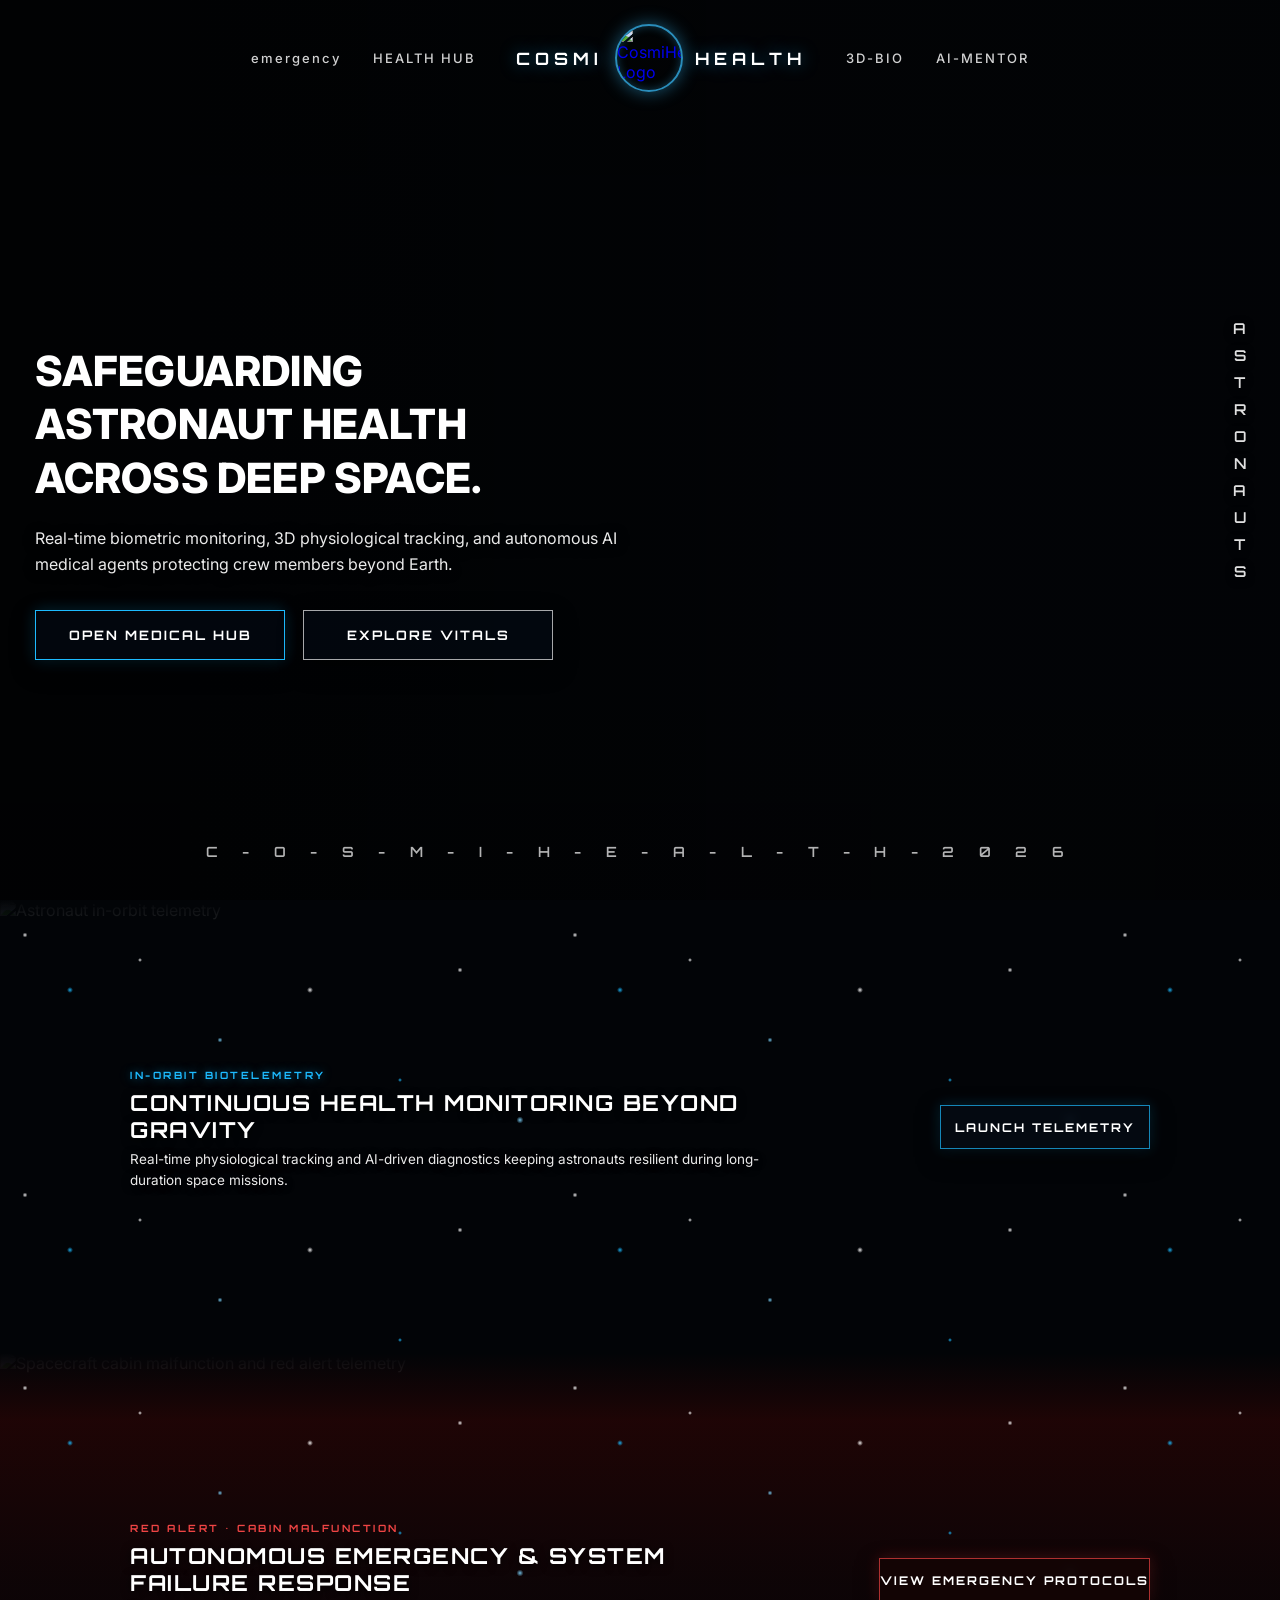
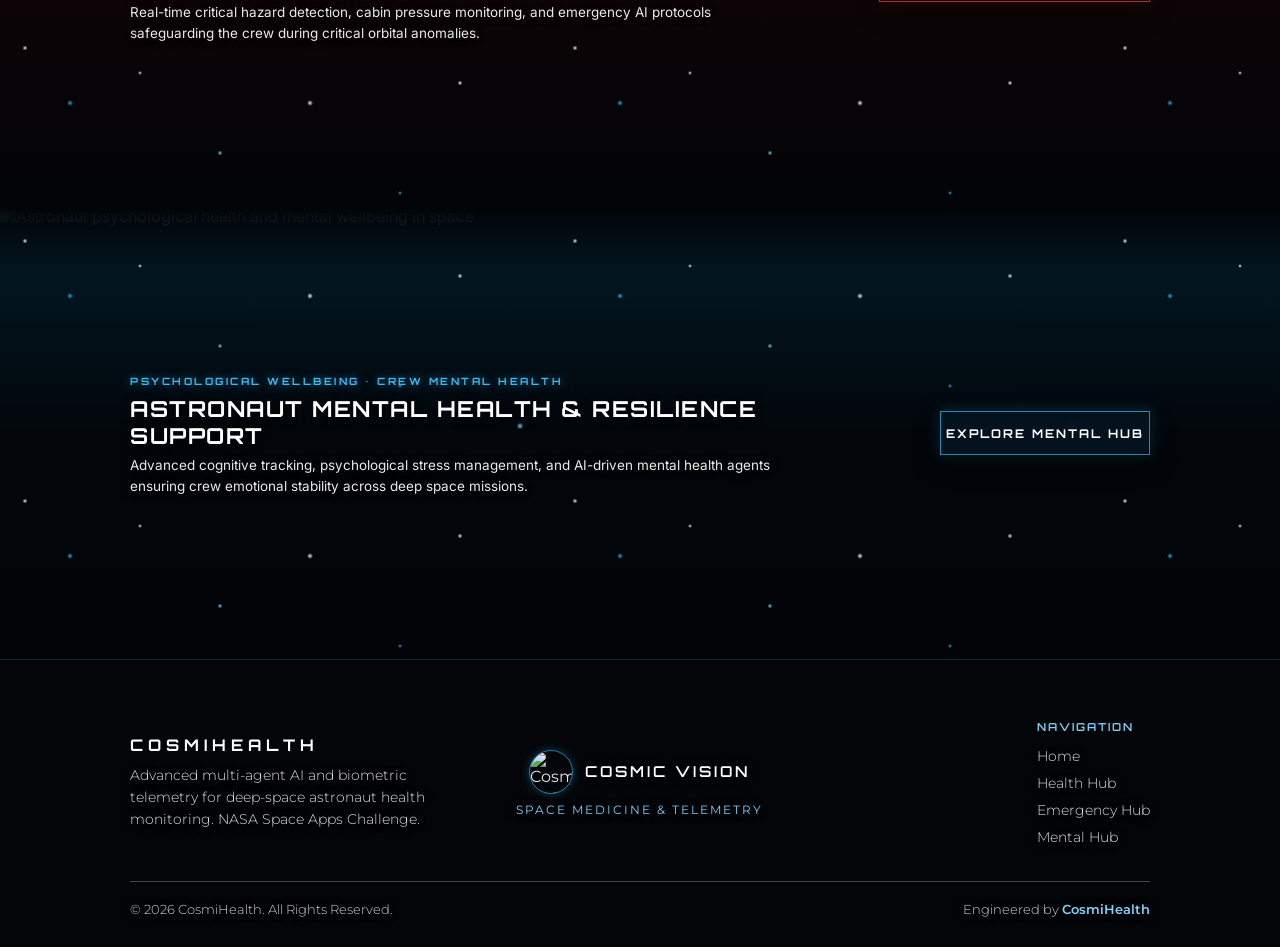
==== index.html @ 7201e5e9 "Add files via upload" ====
<!DOCTYPE html>
<html lang="en">
  <head>
    <meta charset="UTF-8" />
    <meta name="viewport" content="width=device-width, initial-scale=1.0" />
    <title>CosmiHealth</title>

    <link rel="preconnect" href="https://fonts.googleapis.com" />
    <link rel="preconnect" href="https://fonts.gstatic.com" crossorigin />
    <link
      href="https://fonts.googleapis.com/css2?family=Inter:wght@400;500;600;700;800&family=Orbitron:wght@500;600;700;800&family=Montserrat:wght@300;400;500;600;700&display=swap"
      rel="stylesheet"
    />

    <style>
      * {
        box-sizing: border-box;
        margin: 0;
        padding: 0;
      }

      html {
        scroll-behavior: smooth;
      }

      body {
        min-height: 100vh;
        overflow-x: hidden;
        background: #020407;
        color: #fff;
        font-family: "Inter", Arial, sans-serif;
      }

      a {
        text-decoration: none;
      }

      /* ================= KEYFRAME SPACE ANIMATIONS ================= */
      @keyframes zeroGFloat {
        0%,
        100% {
          transform: translateY(0px) rotate(0deg);
        }
        35% {
          transform: translateY(-7px) rotate(0.6deg);
        }
        70% {
          transform: translateY(4px) rotate(-0.5deg);
        }
      }

      @keyframes zeroGFloatAlt {
        0%,
        100% {
          transform: translateY(0px) rotate(0deg);
        }
        40% {
          transform: translateY(6px) rotate(-0.6deg);
        }
        75% {
          transform: translateY(-6px) rotate(0.5deg);
        }
      }

      @keyframes cosmicTextReveal {
        0% {
          opacity: 0;
          transform: translateY(24px);
          filter: blur(8px);
          letter-spacing: 3px;
        }
        100% {
          opacity: 1;
          transform: translateY(0);
          filter: blur(0);
          letter-spacing: 0.2px;
        }
      }

      @keyframes fadeSlideUp {
        0% {
          opacity: 0;
          transform: translateY(18px);
        }
        100% {
          opacity: 1;
          transform: translateY(0);
        }
      }

      @keyframes titleCosmicGlow {
        0%,
        100% {
          text-shadow:
            0 2px 12px rgba(0, 0, 0, 0.6),
            0 0 18px rgba(29, 187, 255, 0.15);
        }
        50% {
          text-shadow:
            0 2px 14px rgba(0, 0, 0, 0.7),
            0 0 28px rgba(29, 187, 255, 0.42);
        }
      }

      @keyframes sideLetterWave {
        0%,
        100% {
          opacity: 0.45;
          color: rgba(255, 255, 255, 0.75);
          transform: translateX(0);
          text-shadow: 0 2px 8px rgba(0, 0, 0, 0.75);
        }
        50% {
          opacity: 1;
          color: #42c8ff;
          transform: translateX(-4px);
          text-shadow: 0 0 12px rgba(29, 187, 255, 0.85);
        }
      }

      @keyframes bottomTelemetryPulse {
        0%,
        100% {
          opacity: 0.55;
          text-shadow: 0 2px 8px rgba(0, 0, 0, 0.8);
        }
        50% {
          opacity: 0.95;
          text-shadow:
            0 2px 10px rgba(0, 0, 0, 0.9),
            0 0 14px rgba(29, 187, 255, 0.45);
        }
      }

      @keyframes redAlertPulse {
        0%,
        100% {
          opacity: 1;
          text-shadow: 0 0 8px rgba(239, 68, 68, 0.5);
        }
        50% {
          opacity: 0.55;
          text-shadow: 0 0 18px rgba(239, 68, 68, 0.95);
        }
      }

      @keyframes orbitalBgDrift {
        0% {
          transform: scale(1.02) translate(0px, 0px);
        }
        50% {
          transform: scale(1.07) translate(-8px, -5px);
        }
        100% {
          transform: scale(1.02) translate(0px, 0px);
        }
      }

      @keyframes emblemOrbitPulse {
        0%,
        100% {
          box-shadow: 0 0 0 0 rgba(56, 189, 248, 0.4);
        }
        50% {
          box-shadow: 0 0 18px 4px rgba(56, 189, 248, 0.25);
        }
      }

      /* ================= HERO SECTION ================= */
      .hero {
        position: relative;
        display: flex;
        min-height: 100vh;
        min-height: 100svh;
        align-items: center;
        overflow: hidden;
        isolation: isolate;
        background: #020407;
      }

      .background-video {
        position: absolute;
        inset: 0;
        z-index: -2;
        display: block;
        width: 100%;
        height: 100%;
        object-fit: cover;
        object-position: center;
        opacity: 1;
        filter: brightness(0.95) contrast(1.05);
      }

      .overlay {
        position: absolute;
        inset: 0;
        z-index: -1;
        background:
          linear-gradient(
            90deg,
            rgba(0, 0, 0, 0.58) 0%,
            rgba(0, 0, 0, 0.38) 35%,
            rgba(0, 0, 0, 0.14) 72%,
            rgba(0, 0, 0, 0.18) 100%
          ),
          linear-gradient(
            0deg,
            rgba(0, 0, 0, 0.18) 0%,
            transparent 35%,
            rgba(0, 0, 0, 0.1) 100%
          );
      }

      .navbar {
        position: absolute;
        top: 0;
        left: 0;
        z-index: 2;
        display: flex;
        width: 100%;
        min-height: 116px;
        align-items: center;
        justify-content: center;
        gap: 40px;
        padding: 20px 4%;
        animation: fadeSlideUp 0.9s cubic-bezier(0.22, 1, 0.36, 1) both;
      }

      .nav-group {
        display: flex;
        align-items: center;
        gap: 32px;
      }

      .navbar a.nav-link {
        position: relative;
        color: rgba(255, 255, 255, 0.82);
        font-size: 13px;
        font-weight: 500;
        letter-spacing: 2px;
        transition: color 0.25s ease, text-shadow 0.25s ease;
      }

      .navbar a.nav-link::after {
        content: "";
        position: absolute;
        bottom: -6px;
        left: 50%;
        width: 0;
        height: 1px;
        background: #42c8ff;
        box-shadow: 0 0 8px #42c8ff;
        transition: width 0.3s ease, left 0.3s ease;
      }

      .navbar a.nav-link:hover {
        color: #fff;
        text-shadow: 0 0 10px rgba(66, 200, 255, 0.6);
      }

      .navbar a.nav-link:hover::after {
        width: 100%;
        left: 0;
      }

      /* COSMI + Logo + HEALTH Lockup in Navbar Center */
      .brand-logo-container {
        display: flex;
        align-items: center;
        justify-content: center;
      }

      .brand-lockup {
        display: inline-flex;
        align-items: center;
        gap: 12px;
        text-decoration: none;
      }

      .brand-text-left,
      .brand-text-right {
        color: #fff;
        font-family: "Orbitron", sans-serif;
        font-size: 17px;
        font-weight: 700;
        letter-spacing: 5px;
        white-space: nowrap;
        text-shadow: 0 0 16px rgba(29, 187, 255, 0.5);
        transition: color 0.3s ease, text-shadow 0.3s ease;
      }

      .nav-logo {
        width: 68px;
        height: 68px;
        border-radius: 50%;
        object-fit: cover;
        border: 2px solid rgba(56, 189, 248, 0.75);
        box-shadow:
          0 0 18px rgba(56, 189, 248, 0.45),
          inset 0 0 10px rgba(56, 189, 248, 0.3);
        transition: transform 0.35s ease, box-shadow 0.35s ease;
      }

      .brand-lockup:hover .nav-logo {
        transform: scale(1.08) rotate(6deg);
        box-shadow: 0 0 26px rgba(56, 189, 248, 0.85);
      }

      .brand-lockup:hover .brand-text-left,
      .brand-lockup:hover .brand-text-right {
        color: #7dd3fc;
        text-shadow: 0 0 22px rgba(66, 200, 255, 0.85);
      }

      .hero-content {
        position: relative;
        z-index: 1;
        width: min(660px, 58%);
        margin: 105px 0 0 2.7%;
      }

      .hero-content h1 {
        max-width: 620px;
        margin-bottom: 20px;
        font-size: clamp(32px, 3.25vw, 48px);
        font-weight: 800;
        line-height: 1.28;
        letter-spacing: 0.2px;
        animation:
          cosmicTextReveal 1.1s cubic-bezier(0.22, 1, 0.36, 1) 0.15s both,
          titleCosmicGlow 5s ease-in-out 1.3s infinite;
      }

      .hero-content p {
        max-width: 600px;
        margin-bottom: 32px;
        color: rgba(255, 255, 255, 0.92);
        font-size: 16px;
        line-height: 1.65;
        text-shadow: 0 2px 12px rgba(0, 0, 0, 0.65);
        animation: fadeSlideUp 1s cubic-bezier(0.22, 1, 0.36, 1) 0.45s both;
      }

      .buttons {
        display: flex;
        flex-wrap: wrap;
        gap: 18px;
        animation: fadeSlideUp 1s cubic-bezier(0.22, 1, 0.36, 1) 0.7s both;
      }

      /* Floating Zero-G Buttons */
      .button,
      .cosmi-strip-btn,
      .emergency-strip-btn,
      .mental-strip-btn {
        position: relative;
        overflow: hidden;
        will-change: transform;
      }

      .button::before,
      .cosmi-strip-btn::before,
      .emergency-strip-btn::before,
      .mental-strip-btn::before {
        content: "";
        position: absolute;
        top: 0;
        left: -120%;
        width: 70%;
        height: 100%;
        background: linear-gradient(
          90deg,
          transparent,
          rgba(255, 255, 255, 0.22),
          transparent
        );
        transform: skewX(-22deg);
        transition: left 0.65s ease;
      }

      .button:hover::before,
      .cosmi-strip-btn:hover::before,
      .emergency-strip-btn:hover::before,
      .mental-strip-btn:hover::before {
        left: 140%;
      }

      .button {
        display: inline-flex;
        min-width: 250px;
        min-height: 50px;
        align-items: center;
        justify-content: center;
        border: 1px solid rgba(255, 255, 255, 0.65);
        background: rgba(5, 12, 21, 0.58);
        backdrop-filter: blur(4px);
        color: #fff;
        font-family: "Orbitron", sans-serif;
        font-size: 13px;
        font-weight: 700;
        letter-spacing: 2px;
        box-shadow: 0 8px 24px rgba(0, 0, 0, 0.45);
        transition:
          border-color 0.25s ease,
          background 0.25s ease,
          box-shadow 0.25s ease;
        animation: zeroGFloatAlt 6.2s ease-in-out infinite;
      }

      .button.primary {
        border-color: #1dbbff;
        box-shadow:
          0 8px 24px rgba(0, 0, 0, 0.45),
          0 0 16px rgba(29, 187, 255, 0.22);
        animation: zeroGFloat 5.6s ease-in-out infinite;
      }

      .button:hover {
        animation-play-state: paused;
        border-color: #42c8ff;
        background: rgba(17, 91, 128, 0.72);
        box-shadow:
          0 12px 28px rgba(0, 0, 0, 0.55),
          0 0 22px rgba(66, 200, 255, 0.55);
      }

      .side-label {
        position: absolute;
        top: 50%;
        right: 2.5%;
        display: flex;
        flex-direction: column;
        gap: 8px;
        transform: translateY(-50%);
        color: rgba(255, 255, 255, 0.88);
        font-family: "Orbitron", sans-serif;
        font-size: 15px;
        font-weight: 600;
        letter-spacing: 2px;
        text-shadow: 0 2px 8px rgba(0, 0, 0, 0.75);
      }

      .side-label span {
        text-align: center;
        animation: sideLetterWave 3.6s ease-in-out infinite;
      }

      .side-label span:nth-child(1) { animation-delay: 0.1s; }
      .side-label span:nth-child(2) { animation-delay: 0.25s; }
      .side-label span:nth-child(3) { animation-delay: 0.4s; }
      .side-label span:nth-child(4) { animation-delay: 0.55s; }
      .side-label span:nth-child(5) { animation-delay: 0.7s; }
      .side-label span:nth-child(6) { animation-delay: 0.85s; }
      .side-label span:nth-child(7) { animation-delay: 1s; }
      .side-label span:nth-child(8) { animation-delay: 1.15s; }
      .side-label span:nth-child(9) { animation-delay: 1.3s; }
      .side-label span:nth-child(10) { animation-delay: 1.45s; }

      .bottom-text {
        position: absolute;
        right: 10px;
        bottom: 40px;
        left: 10px;
        color: rgba(255, 255, 255, 0.7);
        font-family: "Orbitron", sans-serif;
        font-size: clamp(10px, 1.1vw, 16px);
        font-weight: 600;
        letter-spacing: clamp(4px, 0.8vw, 12px);
        text-align: center;
        animation: bottomTelemetryPulse 4.5s ease-in-out infinite;
      }

      /* ================= SCROLL REVEAL UTILITY ================= */
      .reveal-block {
        opacity: 0;
        transform: translateY(28px);
        transition:
          opacity 0.9s cubic-bezier(0.22, 1, 0.36, 1),
          transform 0.9s cubic-bezier(0.22, 1, 0.36, 1);
      }

      .reveal-block.is-visible {
        opacity: 1;
        transform: translateY(0);
      }

      /* ================= SEAMLESS STRIP ================= */
      .cosmi-strip {
        position: relative;
        width: 100%;
        min-height: 453px;
        overflow: hidden;
        isolation: isolate;
        display: flex;
        align-items: center;
        background: #020407;
      }

      .cosmi-strip-bg {
        position: absolute;
        inset: 0;
        z-index: -3;
        width: 100%;
        height: 100%;
        object-fit: cover;
        object-position: center 42%;
        filter: brightness(0.95) contrast(1.05);
        animation: orbitalBgDrift 24s ease-in-out infinite;
      }

      .cosmi-strip-stars {
        position: absolute;
        inset: 0;
        z-index: 1;
        pointer-events: none;
        background-image:
          radial-gradient(2.5px 2.5px at 25px 35px, #ffffff, rgba(0, 0, 0, 0)),
          radial-gradient(3px 3px at 70px 90px, #1dbbff, rgba(0, 0, 0, 0)),
          radial-gradient(2px 2px at 140px 60px, #ffffff, rgba(0, 0, 0, 0)),
          radial-gradient(2.5px 2.5px at 220px 140px, #7dd3fc, rgba(0, 0, 0, 0)),
          radial-gradient(3px 3px at 310px 90px, #ffffff, rgba(0, 0, 0, 0)),
          radial-gradient(2px 2px at 400px 180px, #1dbbff, rgba(0, 0, 0, 0)),
          radial-gradient(2.5px 2.5px at 460px 70px, #ffffff, rgba(0, 0, 0, 0)),
          radial-gradient(3.5px 3.5px at 520px 220px, #7dd3fc, rgba(0, 0, 0, 0));
        background-repeat: repeat;
        background-size: 550px 260px;
        opacity: 0.9;
        animation: twinkleStars 10s linear infinite;
      }

      @keyframes twinkleStars {
        0% {
          transform: translateY(0) scale(1);
          opacity: 0.5;
        }
        50% {
          opacity: 1;
        }
        100% {
          transform: translateY(-25px) scale(1.03);
          opacity: 0.5;
        }
      }

      .cosmi-strip-overlay {
        position: absolute;
        inset: 0;
        z-index: -1;
        background: linear-gradient(
          180deg,
          #020407 0%,
          rgba(2, 4, 7, 0.1) 40%,
          rgba(2, 4, 7, 0.85) 85%,
          #020407 100%
        );
      }

      .cosmi-strip-container {
        position: relative;
        z-index: 2;
        width: 100%;
        max-width: 1100px;
        margin: 0 auto;
        padding: 50px 40px;
        display: flex;
        align-items: center;
        justify-content: space-between;
        gap: 30px;
        flex-wrap: wrap;
      }

      .cosmi-strip-text {
        max-width: 650px;
      }

      .cosmi-strip-tag {
        display: inline-block;
        font-family: "Orbitron", sans-serif;
        font-size: 10px;
        font-weight: 700;
        letter-spacing: 2.5px;
        color: #1dbbff;
        margin-bottom: 8px;
        text-shadow: 0 0 10px rgba(29, 187, 255, 0.55);
      }

      .cosmi-strip-text h2 {
        font-family: "Orbitron", sans-serif;
        font-size: clamp(16px, 1.8vw, 22px);
        font-weight: 700;
        letter-spacing: 1.5px;
        color: #fff;
        margin-bottom: 6px;
        text-shadow: 0 2px 10px rgba(0, 0, 0, 0.9);
      }

      .cosmi-strip-text p {
        font-size: 13.5px;
        line-height: 1.55;
        color: rgba(255, 255, 255, 0.92);
        text-shadow: 0 1px 8px rgba(0, 0, 0, 0.9);
      }

      .cosmi-strip-btn {
        display: inline-flex;
        min-width: 210px;
        min-height: 44px;
        align-items: center;
        justify-content: center;
        border: 1px solid rgba(29, 187, 255, 0.7);
        background: rgba(5, 12, 21, 0.8);
        backdrop-filter: blur(4px);
        color: #fff;
        font-family: "Orbitron", sans-serif;
        font-size: 12px;
        font-weight: 700;
        letter-spacing: 2px;
        white-space: nowrap;
        box-shadow:
          0 8px 22px rgba(0, 0, 0, 0.55),
          0 0 14px rgba(29, 187, 255, 0.2);
        transition:
          border-color 0.25s ease,
          background 0.25s ease,
          box-shadow 0.25s ease;
        animation: zeroGFloat 5.8s ease-in-out infinite;
      }

      .cosmi-strip-btn:hover {
        animation-play-state: paused;
        border-color: #42c8ff;
        background: rgba(17, 91, 128, 0.88);
        box-shadow:
          0 10px 26px rgba(0, 0, 0, 0.65),
          0 0 22px rgba(66, 200, 255, 0.6);
      }

      /* ================= EMERGENCY / RED ALERT STRIP (SECTION 3) ================= */
      .emergency-strip {
        position: relative;
        width: 100%;
        min-height: 453px;
        overflow: hidden;
        isolation: isolate;
        display: flex;
        align-items: center;
        background: #020407;
      }

      .emergency-strip-bg {
        position: absolute;
        inset: 0;
        z-index: -3;
        width: 100%;
        height: 100%;
        object-fit: cover;
        object-position: center 42%;
        filter: brightness(0.9) contrast(1.1);
        animation: orbitalBgDrift 22s ease-in-out reverse infinite;
      }

      .emergency-strip-overlay {
        position: absolute;
        inset: 0;
        z-index: -1;
        background: linear-gradient(
          180deg,
          #020407 0%,
          rgba(40, 5, 5, 0.75) 15%,
          rgba(40, 5, 5, 0.3) 50%,
          #020407 100%
        );
      }

      .emergency-strip-tag {
        display: inline-block;
        font-family: "Orbitron", sans-serif;
        font-size: 10px;
        font-weight: 700;
        letter-spacing: 2.5px;
        color: #ef4444;
        margin-bottom: 8px;
        animation: redAlertPulse 2s ease-in-out infinite;
      }

      .emergency-strip-btn {
        display: inline-flex;
        min-width: 210px;
        min-height: 44px;
        align-items: center;
        justify-content: center;
        border: 1px solid rgba(239, 68, 68, 0.7);
        background: rgba(20, 5, 5, 0.85);
        backdrop-filter: blur(4px);
        color: #fff;
        font-family: "Orbitron", sans-serif;
        font-size: 12px;
        font-weight: 700;
        letter-spacing: 2px;
        white-space: nowrap;
        box-shadow:
          0 8px 22px rgba(0, 0, 0, 0.6),
          0 0 15px rgba(239, 68, 68, 0.25);
        transition:
          border-color 0.25s ease,
          background 0.25s ease,
          box-shadow 0.25s ease;
        animation: zeroGFloatAlt 5.4s ease-in-out infinite;
      }

      .emergency-strip-btn:hover {
        animation-play-state: paused;
        border-color: #f87171;
        background: rgba(127, 29, 29, 0.88);
        box-shadow:
          0 10px 26px rgba(0, 0, 0, 0.7),
          0 0 24px rgba(239, 68, 68, 0.65);
      }

      /* ================= MENTAL HEALTH & PSYCHOLOGICAL STRIP (SECTION 4) ================= */
      .mental-strip {
        position: relative;
        width: 100%;
        min-height: 453px;
        overflow: hidden;
        isolation: isolate;
        display: flex;
        align-items: center;
        background: #020407;
      }

      .mental-strip-bg {
        position: absolute;
        inset: 0;
        z-index: -3;
        width: 100%;
        height: 100%;
        object-fit: cover;
        object-position: center 42%;
        filter: brightness(0.95) contrast(1.05);
        animation: orbitalBgDrift 26s ease-in-out infinite;
      }

      .mental-strip-overlay {
        position: absolute;
        inset: 0;
        z-index: -1;
        background: linear-gradient(
          180deg,
          #020407 0%,
          rgba(2, 28, 40, 0.75) 15%,
          rgba(2, 12, 20, 0.3) 50%,
          #020407 100%
        );
      }

      .mental-strip-tag {
        display: inline-block;
        font-family: "Orbitron", sans-serif;
        font-size: 10px;
        font-weight: 700;
        letter-spacing: 2.5px;
        color: #38bdf8;
        margin-bottom: 8px;
        text-shadow: 0 0 10px rgba(56, 189, 248, 0.6);
      }

      .mental-strip-btn {
        display: inline-flex;
        min-width: 210px;
        min-height: 44px;
        align-items: center;
        justify-content: center;
        border: 1px solid rgba(56, 189, 248, 0.7);
        background: rgba(5, 20, 35, 0.85);
        backdrop-filter: blur(4px);
        color: #fff;
        font-family: "Orbitron", sans-serif;
        font-size: 12px;
        font-weight: 700;
        letter-spacing: 2px;
        white-space: nowrap;
        box-shadow:
          0 8px 22px rgba(0, 0, 0, 0.55),
          0 0 15px rgba(56, 189, 248, 0.22);
        transition:
          border-color 0.25s ease,
          background 0.25s ease,
          box-shadow 0.25s ease;
        animation: zeroGFloat 6.4s ease-in-out infinite;
      }

      .mental-strip-btn:hover {
        animation-play-state: paused;
        border-color: #7dd3fc;
        background: rgba(14, 116, 144, 0.88);
        box-shadow:
          0 10px 26px rgba(0, 0, 0, 0.65),
          0 0 22px rgba(125, 211, 252, 0.6);
      }
      /* ===================================================================== */

      .site-footer {
        position: relative;
        width: 100%;
        overflow: hidden;
        isolation: isolate;
        border-top: 1px solid rgba(56, 189, 248, 0.2);
        background: #030508;
        color: #e2e8f0;
        font-family: "Montserrat", sans-serif;
      }

      .footer-bg-media {
        position: absolute;
        inset: 0;
        z-index: -2;
        display: block;
        width: 100%;
        height: 100%;
        object-fit: cover;
        filter: brightness(0.9);
      }

      .footer-dark-overlay {
        position: absolute;
        inset: 0;
        z-index: -1;
        pointer-events: none;
        background: linear-gradient(
          180deg,
          rgb(3 5 8 / 67%) 0%,
          rgba(2, 4, 8, 0.3) 100%
        );
      }

      .footer-container {
        position: relative;
        z-index: 1;
        max-width: 1100px;
        margin: 0 auto;
        padding: 60px 40px 30px;
      }

      .footer-content-row {
        display: flex;
        align-items: center;
        justify-content: space-between;
        flex-wrap: wrap;
        gap: 40px;
      }

      .footer-col {
        flex: 1;
        min-width: 220px;
      }

      .footer-left .footer-logo {
        margin-bottom: 10px;
        color: #fff;
        font-family: "Orbitron", sans-serif;
        font-size: 16px;
        font-weight: 700;
        letter-spacing: 5px;
      }

      .footer-left .footer-desc {
        max-width: 320px;
        color: rgba(255, 255, 255, 0.88);
        font-size: 0.85rem;
        font-weight: 300;
        line-height: 1.6;
        text-shadow: 0 1px 8px rgba(0, 0, 0, 0.9);
      }

      .footer-center {
        display: flex;
        flex-direction: column;
        align-items: center;
        justify-content: center;
        text-align: center;
      }

      .footer-emblem {
        display: flex;
        align-items: center;
        gap: 12px;
        margin-bottom: 8px;
      }

      .footer-logo-img {
        width: 44px;
        height: 44px;
        border-radius: 50%;
        object-fit: cover;
        border: 1.5px solid rgba(56, 189, 248, 0.65);
        box-shadow: 0 0 10px rgba(56, 189, 248, 0.3);
      }

      .emblem-title {
        color: #fff;
        font-family: "Orbitron", sans-serif;
        font-size: 15px;
        font-weight: 600;
        letter-spacing: 3px;
        text-transform: uppercase;
        text-shadow: 0 1px 8px rgba(0, 0, 0, 0.9);
      }

      .emblem-sub {
        color: #7dd3fc;
        font-size: 0.75rem;
        font-weight: 400;
        letter-spacing: 2px;
        text-transform: uppercase;
        text-shadow: 0 1px 8px rgba(0, 0, 0, 0.9);
      }

      .footer-right {
        display: flex;
        justify-content: flex-end;
      }

      .footer-nav-group h4 {
        margin-bottom: 12px;
        color: #7dd3fc;
        font-family: "Orbitron", sans-serif;
        font-size: 11px;
        font-weight: 600;
        letter-spacing: 2px;
        text-transform: uppercase;
      }

      .footer-nav-group ul {
        display: flex;
        flex-direction: column;
        gap: 8px;
        list-style: none;
      }

      .footer-nav-group a {
        color: rgba(255, 255, 255, 0.88);
        font-size: 0.85rem;
        font-weight: 300;
        text-shadow: 0 1px 8px rgba(0, 0, 0, 0.9);
        transition: color 0.25s ease, transform 0.25s ease;
        display: inline-block;
      }

      .footer-nav-group a:hover {
        color: #38bdf8;
        transform: translateX(4px);
      }

      .footer-divider {
        width: 100%;
        height: 1px;
        margin: 35px 0 20px;
        background: rgba(255, 255, 255, 0.25);
      }

      .footer-bottom-row {
        display: flex;
        align-items: center;
        justify-content: space-between;
        flex-wrap: wrap;
        gap: 15px;
        color: rgba(255, 255, 255, 0.82);
        font-size: 0.8rem;
        font-weight: 300;
        text-shadow: 0 1px 8px rgba(0, 0, 0, 0.9);
      }

      .footer-team span {
        color: #7dd3fc;
        font-weight: 600;
      }

      @media (max-width: 850px) {
        .navbar {
          flex-wrap: wrap;
          min-height: auto;
          padding: 18px 4%;
          gap: 15px;
        }

        .brand-logo-container {
          order: -1;
          width: 100%;
          justify-content: center;
          margin-bottom: 5px;
        }

        .nav-logo {
          width: 55px;
          height: 55px;
        }

        .brand-text-left,
        .brand-text-right {
          font-size: 14px;
          letter-spacing: 3px;
        }
      }

      @media (max-width: 760px) {
        .hero {
          min-height: 100svh;
        }

        .side-label {
          display: none;
        }

        .bottom-text {
          right: 16px;
          bottom: 16px;
          left: 16px;
          font-size: 10px;
          letter-spacing: 2px;
          line-height: 1.5;
        }

        .background-video {
          object-position: 58% center;
        }

        .hero-content {
          width: calc(100% - 48px);
          max-width: 660px;
          margin: 145px 24px 90px;
        }

        .hero-content h1 {
          font-size: clamp(28px, 6vw, 42px);
          line-height: 1.2;
        }

        .hero-content p {
          max-width: 540px;
          font-size: 15px;
        }

        .cosmi-strip-container,
        .emergency-strip .cosmi-strip-container,
        .mental-strip .cosmi-strip-container {
          width: 100%;
          padding: 36px 24px;
          flex-direction: column;
          align-items: flex-start;
        }

        .cosmi-strip,
        .emergency-strip,
        .mental-strip {
          min-height: 360px;
        }

        .cosmi-strip-text {
          width: 100%;
        }

        .cosmi-strip-tag,
        .emergency-strip-tag,
        .mental-strip-tag {
          max-width: 100%;
          font-size: 9px;
          letter-spacing: 1.5px;
          line-height: 1.6;
        }

        .cosmi-strip-btn,
        .emergency-strip-btn,
        .mental-strip-btn {
          min-width: 0;
          max-width: 100%;
          padding: 12px 16px;
          font-size: 11px;
          letter-spacing: 1.5px;
          line-height: 1.5;
          text-align: center;
          white-space: normal;
        }
      }

      @media (max-width: 480px) {
        .nav-group {
          gap: 12px;
        }

        .nav-group a.nav-link {
          font-size: 9px;
          letter-spacing: 1px;
        }

        .brand-lockup {
          gap: 8px;
        }

        .nav-logo {
          width: 46px;
          height: 46px;
        }

        .brand-text-left,
        .brand-text-right {
          font-size: 12px;
          letter-spacing: 2px;
        }

        .hero-content {
          margin-top: 135px;
          margin-right: 20px;
          margin-left: 20px;
          width: calc(100% - 40px);
        }

        .hero-content h1 {
          margin-bottom: 16px;
          font-size: clamp(26px, 8vw, 34px);
        }

        .hero-content p {
          margin-bottom: 24px;
          font-size: 14px;
        }

        .buttons {
          flex-direction: column;
          align-items: stretch;
          gap: 12px;
        }

        .button {
          width: 100%;
          min-width: 0;
          min-height: 46px;
          padding: 10px 12px;
          font-size: 11px;
          letter-spacing: 1px;
          text-align: center;
        }

        .cosmi-strip,
        .emergency-strip,
        .mental-strip {
          min-height: 380px;
        }

        .cosmi-strip-container,
        .emergency-strip .cosmi-strip-container,
        .mental-strip .cosmi-strip-container {
          padding: 32px 20px;
        }

        .cosmi-strip-text h2 {
          font-size: clamp(16px, 5vw, 20px);
          line-height: 1.45;
          overflow-wrap: anywhere;
        }

        .cosmi-strip-text p {
          font-size: 13px;
        }

        .footer-container {
          padding-right: 20px;
          padding-left: 20px;
        }

        .footer-emblem {
          flex-wrap: wrap;
        }

        .emblem-title {
          font-size: 13px;
          letter-spacing: 2px;
        }
      }

      @media (max-width: 700px) {
        .footer-container {
          padding: 45px 24px 24px;
        }

        .footer-content-row {
          align-items: flex-start;
          gap: 30px;
        }

        .footer-center {
          align-items: flex-start;
          text-align: left;
        }

        .footer-right {
          justify-content: flex-start;
        }

        .footer-bottom-row {
          align-items: flex-start;
          flex-direction: column;
        }
      }

      @media (prefers-reduced-motion: reduce) {
        html {
          scroll-behavior: auto;
        }

        *,
        *::before,
        *::after {
          animation: none !important;
          transition: none !important;
        }

        .reveal-block {
          opacity: 1 !important;
          transform: none !important;
        }
      }
    </style>
  </head>

  <body>
    <main class="hero" id="section-1">
      <video
        class="background-video"
        autoplay
        muted
        loop
        playsinline
        aria-hidden="true"
      >
        <source src="vedio/15726815_3840_2160_30fps.mp4" type="video/mp4" />
      </video>

      <div class="overlay"></div>

      <nav class="navbar" aria-label="Main navigation">
        <div class="nav-group">
          <a href="emergency-ai.html" class="nav-link">emergency</a>
          <a href="bio.html" class="nav-link">HEALTH HUB</a>
        </div>

        <!-- COSMI + اللوجو الدائري في المنتصف + HEALTH -->
        <div class="brand-logo-container">
          <a href="#section-1" class="brand-lockup">
            <span class="brand-text-left">COSMI</span>
            <img src="vedio/logo1.png" alt="CosmiHealth Logo" class="nav-logo" />
            <span class="brand-text-right">HEALTH</span>
          </a>
        </div>

        <div class="nav-group">
          <a href="anatomy.html" class="nav-link">3D-BIO</a>
          <a href="ai-men.html" class="nav-link">AI-MENTOR</a>
        </div>
      </nav>

      <section class="hero-content">
        <h1>
          SAFEGUARDING<br />
          ASTRONAUT HEALTH<br />
          ACROSS DEEP SPACE.
        </h1>

        <p>
          Real-time biometric monitoring, 3D physiological tracking, and autonomous
          AI medical agents protecting crew members beyond Earth.
        </p>

        <div class="buttons">
          <a class="button primary" href="#section-2">OPEN MEDICAL HUB</a>
          <a class="button" href="#vitals">EXPLORE VITALS</a>
        </div>
      </section>

      <div class="side-label" aria-label="Astronauts">
        <span>A</span>
        <span>S</span>
        <span>T</span>
        <span>R</span>
        <span>O</span>
        <span>N</span>
        <span>A</span>
        <span>U</span>
        <span>T</span>
        <span>S</span>
      </div>

      <div class="bottom-text">
        C - O - S - M - I - H - E - A - L - T - H - 2 0 2 6
      </div>
    </main>

    <!-- SEAMLESS STRIP SECTION (SECTION 2) -->
    <section class="cosmi-strip" id="vitals">
      <img
        src="vedio/Gemini_Generated_Image_afmj3eafmj3eafmj.jpg"
        alt="Astronaut in-orbit telemetry"
        class="cosmi-strip-bg"
      />
      <div class="cosmi-strip-overlay"></div>
      <div class="cosmi-strip-stars"></div>

      <div class="cosmi-strip-container reveal-block">
        <div class="cosmi-strip-text">
          <span class="cosmi-strip-tag">IN-ORBIT BIOTELEMETRY</span>
          <h2>CONTINUOUS HEALTH MONITORING BEYOND GRAVITY</h2>
          <p>
            Real-time physiological tracking and AI-driven diagnostics keeping
            astronauts resilient during long-duration space missions.
          </p>
        </div>

        <a href="bio.html" class="cosmi-strip-btn">LAUNCH TELEMETRY</a>
      </div>
    </section>

    <!-- EMERGENCY & RED ALERT STRIP (SECTION 3) -->
    <section class="emergency-strip" id="emergency-hub">
      <img
        src="vedio/Gemini_Generated_Image_ic53s6ic53s6ic53.jpg"
        alt="Spacecraft cabin malfunction and red alert telemetry"
        class="emergency-strip-bg"
      />
      <div class="emergency-strip-overlay"></div>
      <div class="cosmi-strip-stars"></div>

      <div class="cosmi-strip-container reveal-block">
        <div class="cosmi-strip-text">
          <span class="emergency-strip-tag">RED ALERT • CABIN MALFUNCTION</span>
          <h2>AUTONOMOUS EMERGENCY &amp; SYSTEM FAILURE RESPONSE</h2>
          <p>
            Real-time critical hazard detection, cabin pressure monitoring, and emergency AI protocols 
            safeguarding the crew during critical orbital anomalies.
          </p>
        </div>

        <a href="emergency-ai.html" class="emergency-strip-btn">VIEW EMERGENCY PROTOCOLS</a>
      </div>
    </section>

    <!-- MENTAL HEALTH & PSYCHOLOGICAL SUPPORT STRIP (SECTION 4) -->
    <section class="mental-strip" id="mental-hub">
      <img
        src="vedio/Moon-Astronaut-Satellite-Forward-Astronomy.webp"
        alt="Astronaut psychological health and mental wellbeing in space"
        class="mental-strip-bg"
      />
      <div class="mental-strip-overlay"></div>
      <div class="cosmi-strip-stars"></div>

      <div class="cosmi-strip-container reveal-block">
        <div class="cosmi-strip-text">
          <span class="mental-strip-tag">PSYCHOLOGICAL WELLBEING • CREW MENTAL HEALTH</span>
          <h2>ASTRONAUT MENTAL HEALTH &amp; RESILIENCE SUPPORT</h2>
          <p>
            Advanced cognitive tracking, psychological stress management, and AI-driven mental health agents 
            ensuring crew emotional stability across deep space missions.
          </p>
        </div>

        <a href="ai-men.html" class="mental-strip-btn">EXPLORE MENTAL HUB</a>
      </div>
    </section>

    <footer class="site-footer" id="section-2">
      <video
        class="footer-bg-media"
        autoplay
        muted
        loop
        playsinline
        poster="https://images.unsplash.com/photo-1462331940025-496dfbfc7564?q=80&w=2022&auto=format&fit=crop"
        aria-hidden="true"
      >
        <source src="vedio/12638483_2088_720_60fps.mp4" type="video/mp4" />
      </video>

      <div class="footer-dark-overlay"></div>

      <div class="footer-container reveal-block">
        <div class="footer-content-row">
          <div class="footer-col footer-left">
            <h3 class="footer-logo">COSMIHEALTH</h3>
            <p class="footer-desc">
              Advanced multi-agent AI and biometric telemetry for deep-space astronaut
              health monitoring. NASA Space Apps Challenge.
            </p>
          </div>

          <div class="footer-col footer-center">
            <div class="footer-emblem">
              <img src="vedio/logo1.png" alt="CosmiHealth Logo" class="footer-logo-img" />
              <span class="emblem-title">Cosmic Vision</span>
            </div>
            <p class="emblem-sub">Space Medicine &amp; Telemetry</p>
          </div>

          <div class="footer-col footer-right">
            <div class="footer-nav-group">
              <h4>Navigation</h4>
              <ul>
                <li><a href="#section-1">Home</a></li>
                <li><a href="#section-2">Health Hub</a></li>
                <li><a href="#emergency-hub">Emergency Hub</a></li>
                <li><a href="#mental-hub">Mental Hub</a></li>
              </ul>
            </div>
          </div>
        </div>

        <div class="footer-divider"></div>

        <div class="footer-bottom-row">
          <p class="footer-copy">&copy; 2026 CosmiHealth. All Rights Reserved.</p>
          <p class="footer-team">Engineered by <span>CosmiHealth</span></p>
        </div>
      </div>
    </footer>

    <script>
      document.addEventListener("DOMContentLoaded", () => {
        const revealBlocks = document.querySelectorAll(".reveal-block");
        const observer = new IntersectionObserver(
          (entries) => {
            entries.forEach((entry) => {
              if (entry.isIntersecting) {
                entry.target.classList.add("is-visible");
              }
            });
          },
          { threshold: 0.15 }
        );

        revealBlocks.forEach((block) => observer.observe(block));
      });
    </script>
  </body>
</html>
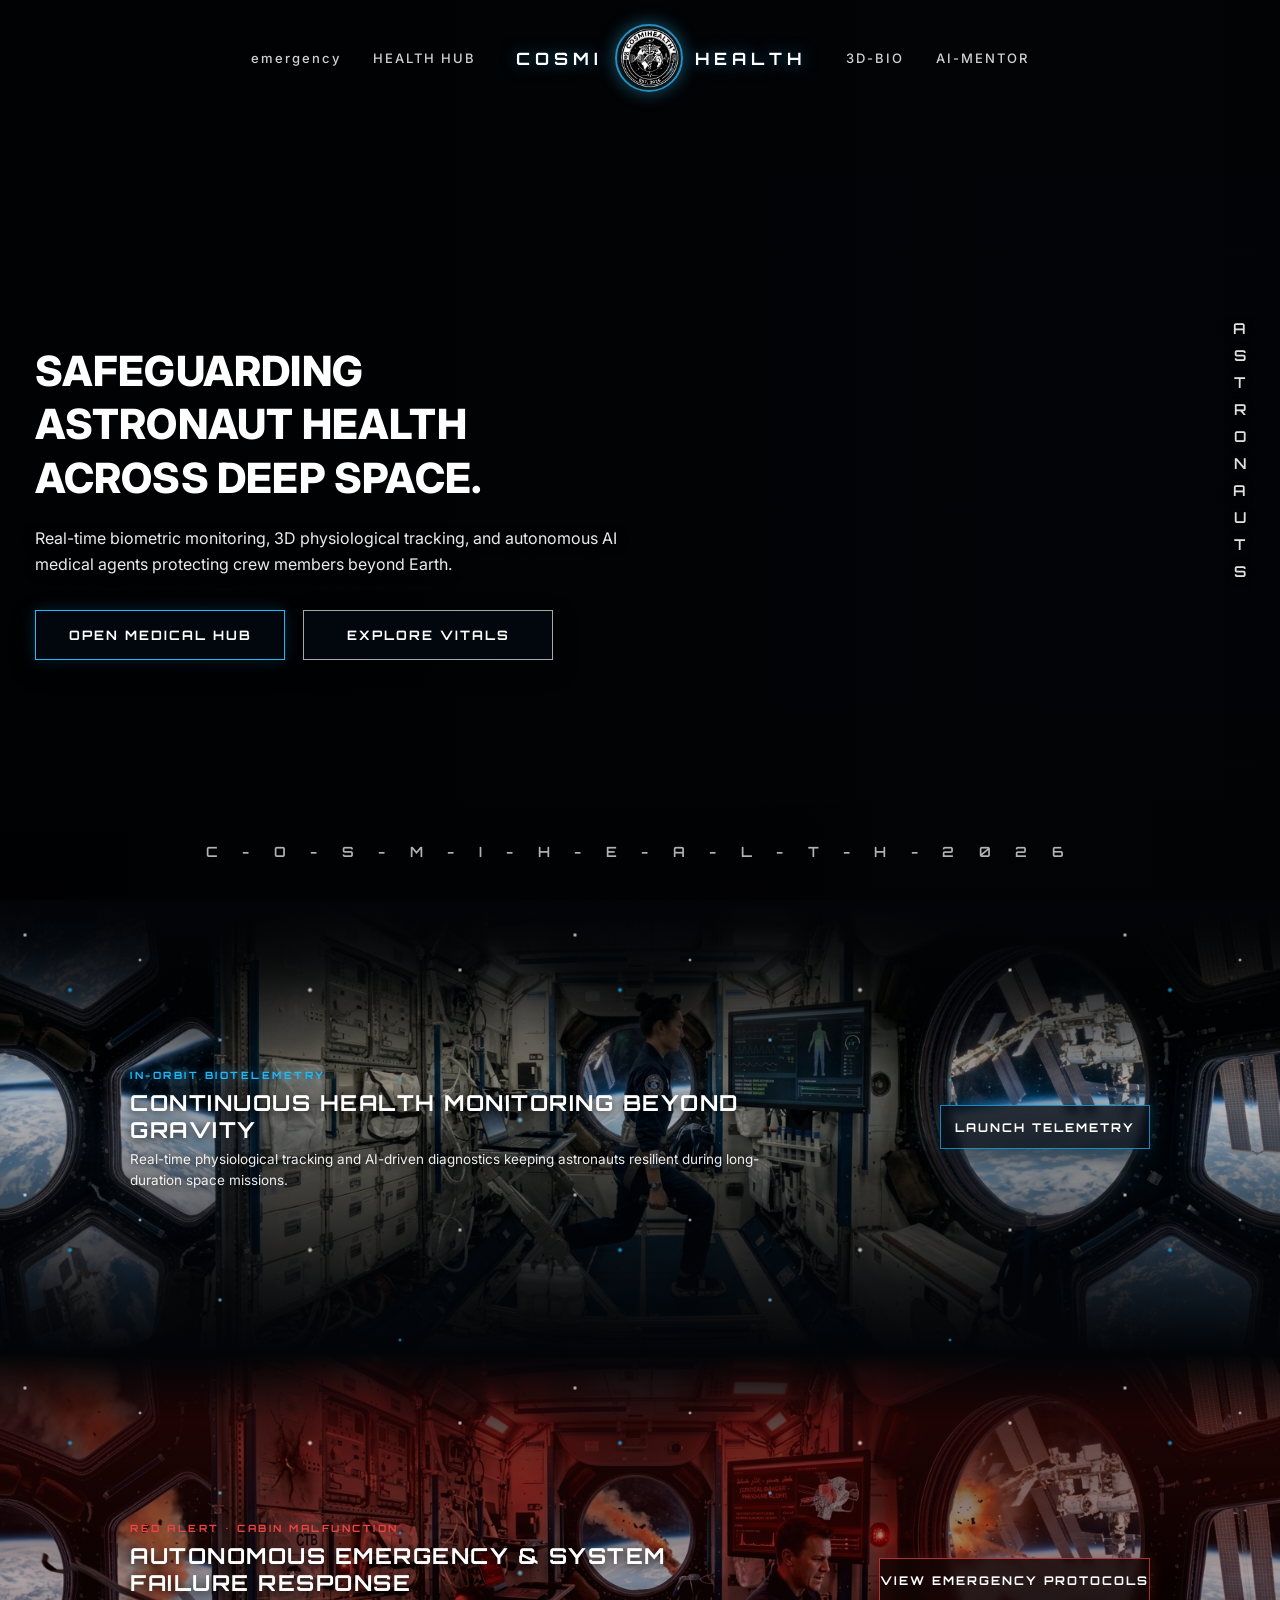
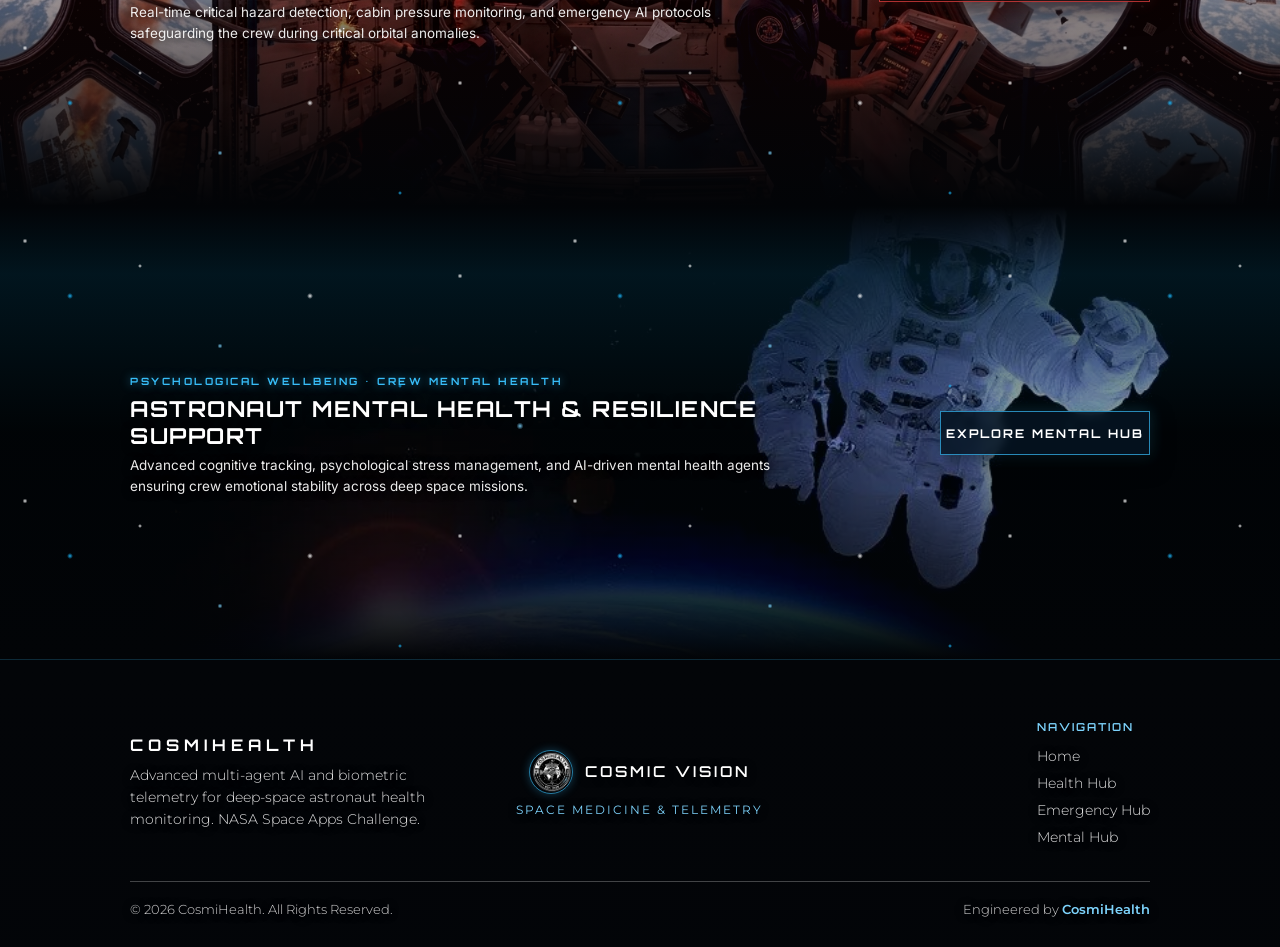
==== commit 8fc85918: "go" ====
--- a/index.html
+++ b/index.html
@@ -1233,7 +1233,7 @@
         playsinline
         aria-hidden="true"
       >
-        <source src="vedio/15726815_3840_2160_30fps.mp4" type="video/mp4" />
+        <source src="15726815_3840_2160_30fps (1).mp4" type="video/mp4" />
       </video>
 
       <div class="overlay"></div>
@@ -1248,7 +1248,7 @@
         <div class="brand-logo-container">
           <a href="#section-1" class="brand-lockup">
             <span class="brand-text-left">COSMI</span>
-            <img src="vedio/logo1.png" alt="CosmiHealth Logo" class="nav-logo" />
+            <img src="logo1.png" alt="CosmiHealth Logo" class="nav-logo" />
             <span class="brand-text-right">HEALTH</span>
           </a>
         </div>
@@ -1298,7 +1298,7 @@
     <!-- SEAMLESS STRIP SECTION (SECTION 2) -->
     <section class="cosmi-strip" id="vitals">
       <img
-        src="vedio/Gemini_Generated_Image_afmj3eafmj3eafmj.jpg"
+        src="Gemini_Generated_Image_afmj3eafmj3eafmj.jpg"
         alt="Astronaut in-orbit telemetry"
         class="cosmi-strip-bg"
       />
@@ -1322,7 +1322,7 @@
     <!-- EMERGENCY & RED ALERT STRIP (SECTION 3) -->
     <section class="emergency-strip" id="emergency-hub">
       <img
-        src="vedio/Gemini_Generated_Image_ic53s6ic53s6ic53.jpg"
+        src="Gemini_Generated_Image_ic53s6ic53s6ic53.jpg"
         alt="Spacecraft cabin malfunction and red alert telemetry"
         class="emergency-strip-bg"
       />
@@ -1346,7 +1346,7 @@
     <!-- MENTAL HEALTH & PSYCHOLOGICAL SUPPORT STRIP (SECTION 4) -->
     <section class="mental-strip" id="mental-hub">
       <img
-        src="vedio/Moon-Astronaut-Satellite-Forward-Astronomy.webp"
+        src="Moon-Astronaut-Satellite-Forward-Astronomy.webp"
         alt="Astronaut psychological health and mental wellbeing in space"
         class="mental-strip-bg"
       />
@@ -1377,7 +1377,7 @@
         poster="https://images.unsplash.com/photo-1462331940025-496dfbfc7564?q=80&w=2022&auto=format&fit=crop"
         aria-hidden="true"
       >
-        <source src="vedio/12638483_2088_720_60fps.mp4" type="video/mp4" />
+        <source src="12638483_2088_720_60fps (1).mp4" type="video/mp4" />
       </video>
 
       <div class="footer-dark-overlay"></div>
@@ -1394,7 +1394,7 @@
 
           <div class="footer-col footer-center">
             <div class="footer-emblem">
-              <img src="vedio/logo1.png" alt="CosmiHealth Logo" class="footer-logo-img" />
+              <img src="logo1.png" alt="CosmiHealth Logo" class="footer-logo-img" />
               <span class="emblem-title">Cosmic Vision</span>
             </div>
             <p class="emblem-sub">Space Medicine &amp; Telemetry</p>
